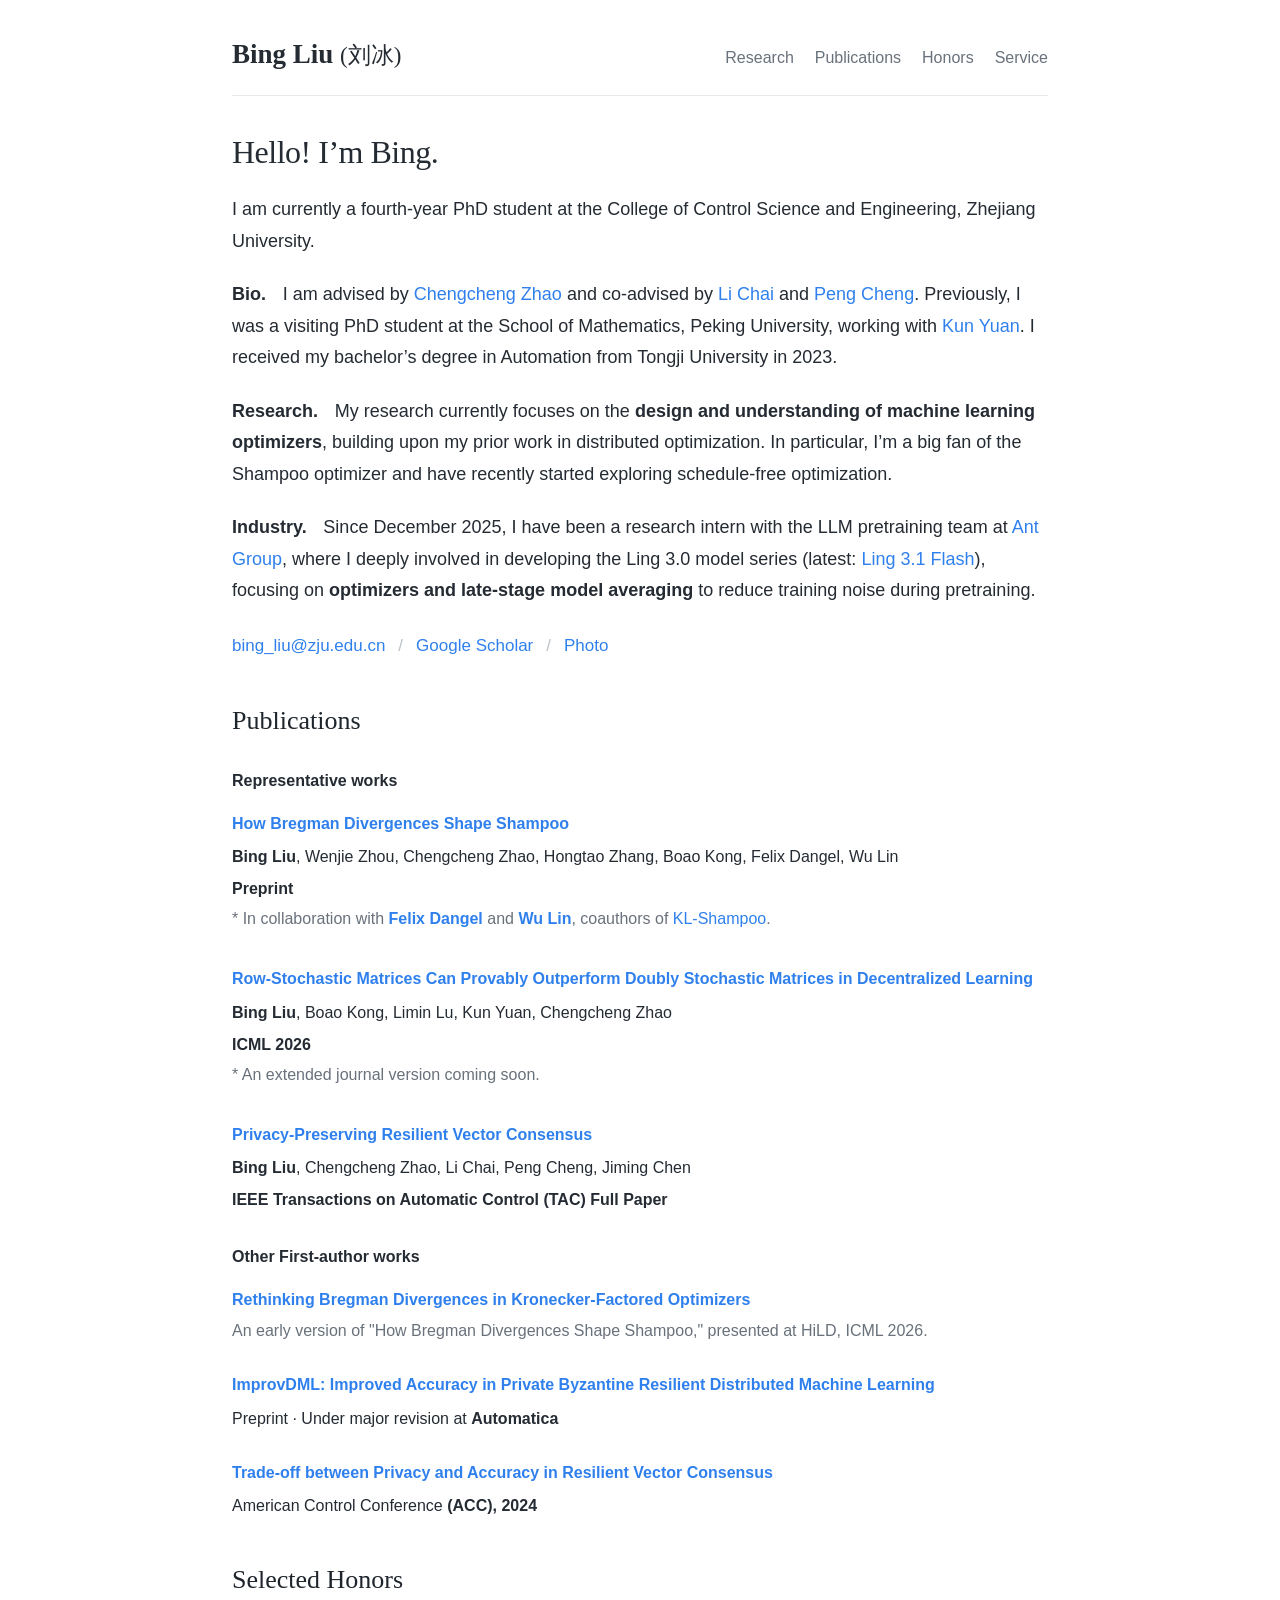
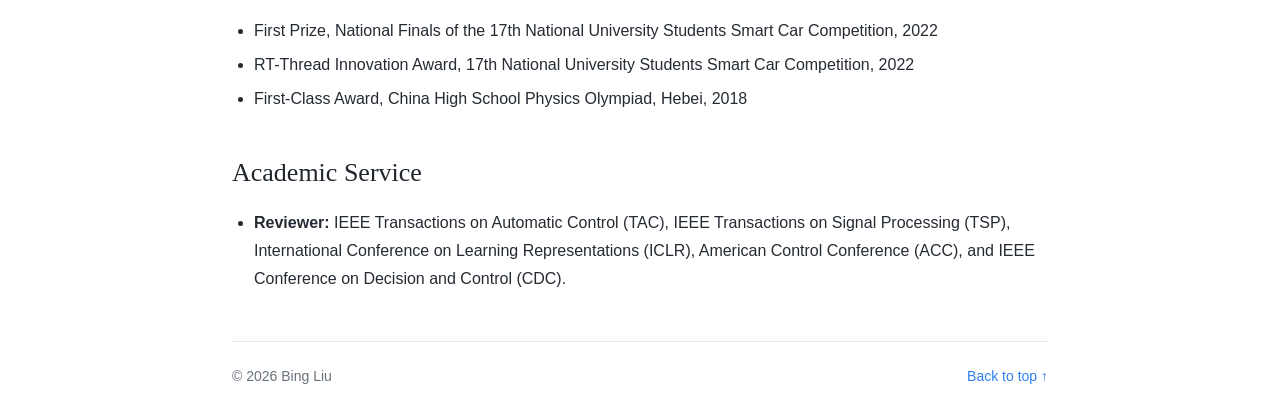
==== index.html @ 80f5096e "Add CDC reviewing service" ====
<!DOCTYPE html>
<html lang="en">
<head>
  <meta charset="utf-8">
  <meta name="viewport" content="width=device-width, initial-scale=1">
  <meta name="author" content="Bing Liu">
  <meta name="description" content="Bing Liu is a PhD student at Zhejiang University working on optimization, large language model pretraining, and decentralized learning.">
  <title>Bing Liu (刘冰) | Academic Homepage</title>
  <link rel="stylesheet" href="stylesheet.css">
</head>
<body>
  <a class="skip-link" href="#main">Skip to content</a>
  <div class="page">
    <header class="site-header">
      <a class="site-name" href="./">Bing Liu <span lang="zh-CN">(刘冰)</span></a>
      <nav aria-label="Main navigation">
        <a href="#research">Research</a>
        <a href="#publications">Publications</a>
        <a href="#honors">Honors</a>
        <a href="#service">Service</a>
      </nav>
    </header>

    <main id="main">
      <section class="intro" aria-label="About me">
        <h1>Hello! I’m Bing.</h1>
        <p>I am currently a fourth-year PhD student at the College of Control Science and Engineering, Zhejiang University.</p>
        <p class="intro-detail"><strong class="intro-label">Bio.</strong> I am advised by <a href="https://person.zju.edu.cn/en/czhao">Chengcheng Zhao</a> and co-advised by <a href="https://person.zju.edu.cn/en/0021175">Li Chai</a> and <a href="https://person.zju.edu.cn/en/cp">Peng Cheng</a>. Previously, I was a visiting PhD student at the School of Mathematics, Peking University, working with <a href="https://kunyuan827.github.io/">Kun Yuan</a>. I received my bachelor’s degree in Automation from Tongji University in 2023.</p>
        <p class="intro-detail"><strong class="intro-label">Research.</strong> My research currently focuses on the <strong>design and understanding of machine learning optimizers</strong>, building upon my prior work in distributed optimization. In particular, I’m a big fan of the Shampoo optimizer and have recently started exploring schedule-free optimization.</p>
        <p class="intro-detail"><strong class="intro-label">Industry.</strong> Since December 2025, I have been a research intern with the LLM pretraining team at <a href="https://x.com/AntLingAGI">Ant Group</a>, where I deeply involved in developing the Ling 3.0 model series (latest: <a href="https://x.com/AntLingAGI/status/2105335205741596911">Ling 3.1 Flash</a>), focusing on <strong>optimizers and late-stage model averaging</strong> to reduce training noise during pretraining.</p>
        <div class="contact">
          <a href="mailto:bing_liu@zju.edu.cn">bing_liu@zju.edu.cn</a>
          <span class="contact-divider" aria-hidden="true">/</span>
          <a href="https://scholar.google.com/citations?user=5O_GBhsAAAAJ&amp;hl=en">Google Scholar</a>
          <span class="contact-divider" aria-hidden="true">/</span>
          <a href="photo/">Photo</a>
        </div>
      </section>

      <section id="publications">
        <div class="section-heading">
          <h2>Publications</h2>
        </div>

        <h3>Representative works</h3>
        <ol class="publication-list representative-works">
          <li>
            <a class="paper-title" href="https://arxiv.org/abs/2610.08534">How Bregman Divergences Shape Shampoo</a>
            <p class="paper-authors"><strong>Bing Liu</strong>, Wenjie Zhou, Chengcheng Zhao, Hongtao Zhang, Boao Kong, Felix Dangel, Wu Lin</p>
            <p class="paper-venue"><strong>Preprint</strong></p>
            <p class="paper-note collaboration-note">* In collaboration with <a href="https://fdangel.com/"><strong>Felix Dangel</strong></a> and <a href="https://yorkerlin.github.io/"><strong>Wu Lin</strong></a>, coauthors of <a href="https://arxiv.org/abs/2509.03378">KL-Shampoo</a>.</p>
          </li>
          <li>
            <a class="paper-title" href="https://arxiv.org/abs/2511.19513">Row-Stochastic Matrices Can Provably Outperform Doubly Stochastic Matrices in Decentralized Learning</a>
            <p class="paper-authors"><strong>Bing Liu</strong>, Boao Kong, Limin Lu, Kun Yuan, Chengcheng Zhao</p>
            <p class="paper-venue"><strong>ICML 2026</strong></p>
            <p class="paper-note">* An extended journal version coming soon.</p>
          </li>
          <li>
            <a class="paper-title" href="https://ieeexplore.ieee.org/abstract/document/11037545">Privacy-Preserving Resilient Vector Consensus</a>
            <p class="paper-authors"><strong>Bing Liu</strong>, Chengcheng Zhao, Li Chai, Peng Cheng, Jiming Chen</p>
            <p class="paper-venue"><strong>IEEE Transactions on Automatic Control (TAC) Full Paper</strong></p>
          </li>
        </ol>

        <h3>Other First-author works</h3>
        <ol class="publication-list" start="4">
          <li>
            <a class="paper-title" href="https://openreview.net/forum?id=Q051Db1Q3Y">Rethinking Bregman Divergences in Kronecker-Factored Optimizers</a>
            <p class="paper-note">An early version of "How Bregman Divergences Shape Shampoo," presented at HiLD, ICML 2026.</p>
          </li>
          <li>
            <a class="paper-title" href="https://arxiv.org/abs/2506.15181">ImprovDML: Improved Accuracy in Private Byzantine Resilient Distributed Machine Learning</a>
            <p class="paper-venue">Preprint · Under major revision at <strong>Automatica</strong></p>
          </li>
          <li>
            <a class="paper-title" href="https://ieeexplore.ieee.org/abstract/document/10644268">Trade-off between Privacy and Accuracy in Resilient Vector Consensus</a>
            <p class="paper-venue">American Control Conference <strong>(ACC), 2024</strong></p>
          </li>
        </ol>
      </section>

      <section id="honors">
        <h2>Selected Honors</h2>
        <ul class="honors-list">
          <li>First Prize, National Finals of the 17th National University Students Smart Car Competition, 2022</li>
          <li>RT-Thread Innovation Award, 17th National University Students Smart Car Competition, 2022</li>
          <li>First-Class Award, China High School Physics Olympiad, Hebei, 2018</li>
        </ul>
      </section>
      <section id="service">
        <h2>Academic Service</h2>
        <ul class="honors-list">
          <li><strong>Reviewer:</strong> IEEE Transactions on Automatic Control (TAC), IEEE Transactions on Signal Processing (TSP), International Conference on Learning Representations (ICLR), American Control Conference (ACC), and IEEE Conference on Decision and Control (CDC).</li>
        </ul>
      </section>
    </main>

    <footer><span>© 2026 Bing Liu</span><a href="#main">Back to top ↑</a></footer>
  </div>
</body>
</html>
---- stylesheet.css ----
/* A lightweight academic homepage; no external fonts or scripts required. */
:root {
  color-scheme: light;
  --ink: #252b33;
  --muted: #69717b;
  --link: #2f80ed;
  --rule: #e7e9ec;
}
* { box-sizing: border-box; }
html { scroll-behavior: smooth; scroll-padding-top: 28px; }
body { margin: 0; background: #fff; color: var(--ink); font: 18px/1.75 -apple-system, BlinkMacSystemFont, "Segoe UI", Arial, "PingFang SC", sans-serif; }
.page { max-width: 880px; padding: 0 32px; margin: 0 auto; }
a { color: var(--link); text-decoration: none; text-underline-offset: 4px; }
a:hover { text-decoration: underline; }
a:focus-visible { outline: 2px solid var(--link); outline-offset: 4px; border-radius: 2px; }
.site-header { display: flex; align-items: baseline; justify-content: space-between; gap: 24px; padding: 37px 0 23px; border-bottom: 1px solid var(--rule); }
.site-name { color: var(--ink); font: 600 27px/1.3 Georgia, "Times New Roman", "Songti SC", serif; white-space: nowrap; }
.site-name span { font-size: 23px; font-weight: 400; }
nav { display: flex; flex-wrap: wrap; gap: 21px; font-size: 16px; }
nav a { color: var(--muted); }
.intro { padding-top: 35px; }
.intro-detail { margin-top: 22px; }
.intro-label { font-weight: 700; margin-right: .65em; }
.photo-main { padding: 48px 0 64px; }
.personal-photo { display: block; width: 100%; max-width: 720px; height: auto; max-height: 75vh; object-fit: contain; margin: 0 auto; }
h1 { font: 400 32px/1.35 Georgia, "Times New Roman", serif; margin: 0 0 20px; letter-spacing: -.5px; }
p { margin: 0 0 14px; }
strong { font-weight: 600; }
.contact { display: flex; align-items: center; flex-wrap: wrap; gap: 9px 13px; margin-top: 24px; font-size: 17px; }
.contact-divider { color: #bcc1c8; }
section + section { margin-top: 42px; }
h2 { font: 400 26px/1.4 Georgia, "Times New Roman", serif; margin: 0 0 18px; color: #1f252c; }
h3 { font-size: 16px; font-weight: 600; margin: 25px 0 14px; line-height: 1.6; }
ul { padding-left: 22px; margin: 12px 0 0; }
.research-list li { padding-left: 3px; margin-bottom: 10px; }
.section-heading { display: flex; align-items: baseline; justify-content: space-between; gap: 16px; }
.section-heading h2 { margin-bottom: 4px; }
.small-link { font-size: 15px; white-space: nowrap; }
.section-note { font-size: 16px; color: var(--muted); margin: 0 0 18px; }
.publication-list { list-style: none; padding: 0; margin: 0; }
.publication-list li { margin: 0 0 24px; }
.paper-title { font-size: 16px; font-weight: 600; line-height: 1.6; display: inline-block; }
.paper-authors { font-size: 16px; margin: 4px 0 0; }
.paper-summary { font-size: 16px; margin: 8px 0 4px; }
.representative-works li { margin-bottom: 30px; }
.paper-venue { font-size: 16px; margin: 4px 0 0; }
.paper-note { color: var(--muted); font-size: 16px; margin: 2px 0 0; }
.collaboration-note { font-size: 16px; }
.paper-links { margin-top: 4px; font-size: 16px; }
.paper-links a { border-bottom: 1px solid #d5e1ef; padding-bottom: 1px; }
.entry-heading { display: flex; align-items: baseline; justify-content: space-between; gap: 20px; }
.entry-heading h3 { margin: 0; }
.date { color: var(--muted); font-size: 15px; white-space: nowrap; }
.entry-role { font-size: 16px; color: var(--muted); margin: 1px 0 7px; }
.experience-entry + .experience-entry { margin-top: 25px; }
.experience-entry > p:last-child { font-size: 17px; }
.education-entry + .education-entry { margin-top: 18px; }
.education-entry p { font-size: 16px; margin: 1px 0 0; }
.honors-list { font-size: 16px; }
.honors-list li { margin-bottom: 6px; }
footer { border-top: 1px solid var(--rule); margin-top: 48px; padding: 22px 0 30px; display: flex; justify-content: space-between; color: var(--muted); font-size: 14px; }
.skip-link { position: absolute; left: 16px; top: -80px; padding: 8px 12px; background: #fff; z-index: 1; }
.skip-link:focus { top: 10px; }
@media (max-width: 600px) {
  .page { padding: 0 22px; }
  body { font-size: 17px; line-height: 1.8; }
  .site-header { flex-direction: column; gap: 15px; padding-top: 26px; padding-bottom: 19px; }
  .site-name { font-size: 26px; }
  nav { gap: 23px; font-size: 15px; }
  .intro { padding-top: 28px; }
  h1 { font-size: 29px; }
  h2 { font-size: 24px; }
  .paper-title { font-size: 16px; }
  .contact { font-size: 16px; gap: 7px 11px; }
  .contact > a:first-child { flex-basis: 100%; }
  .contact-divider:first-of-type { display: none; }
  .entry-heading { flex-direction: column; gap: 1px; }
  section + section { margin-top: 33px; }
  .small-link { font-size: 14px; }
}
@media (prefers-reduced-motion: reduce) { html { scroll-behavior: auto; } }
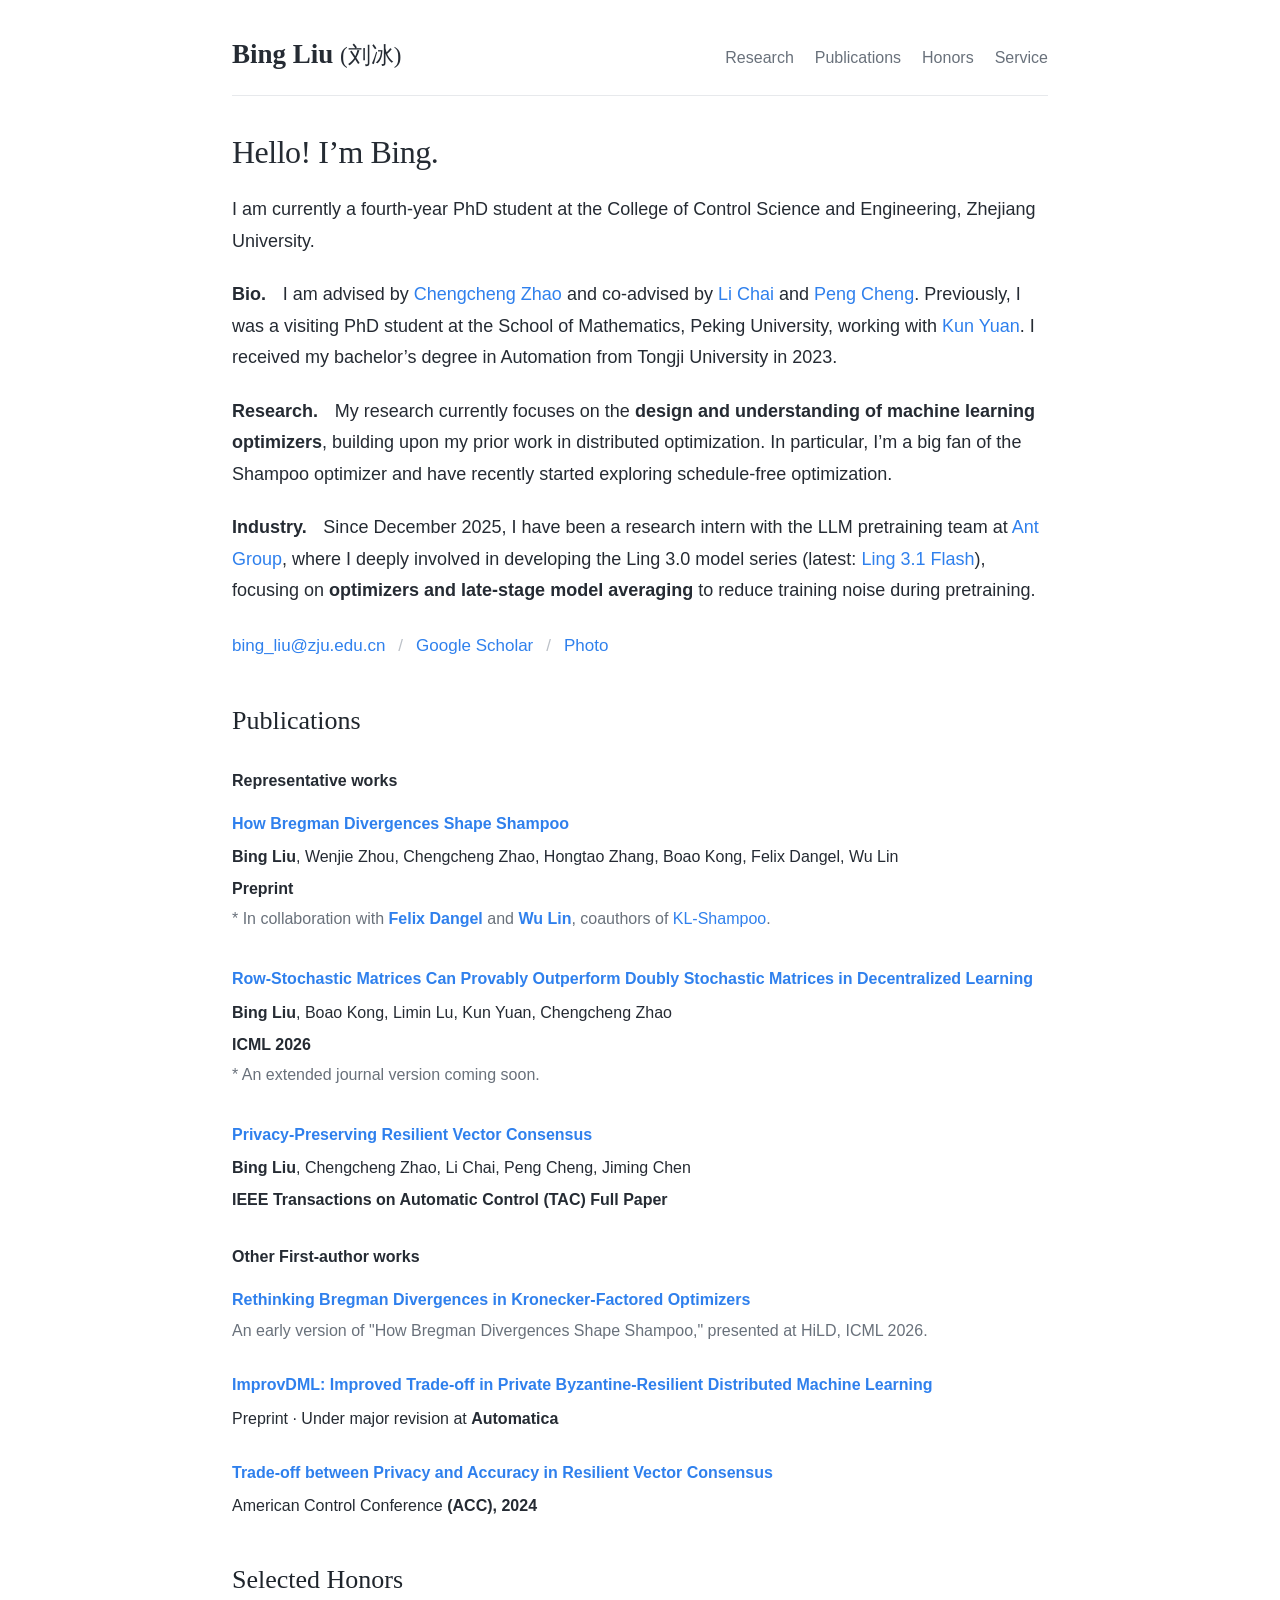
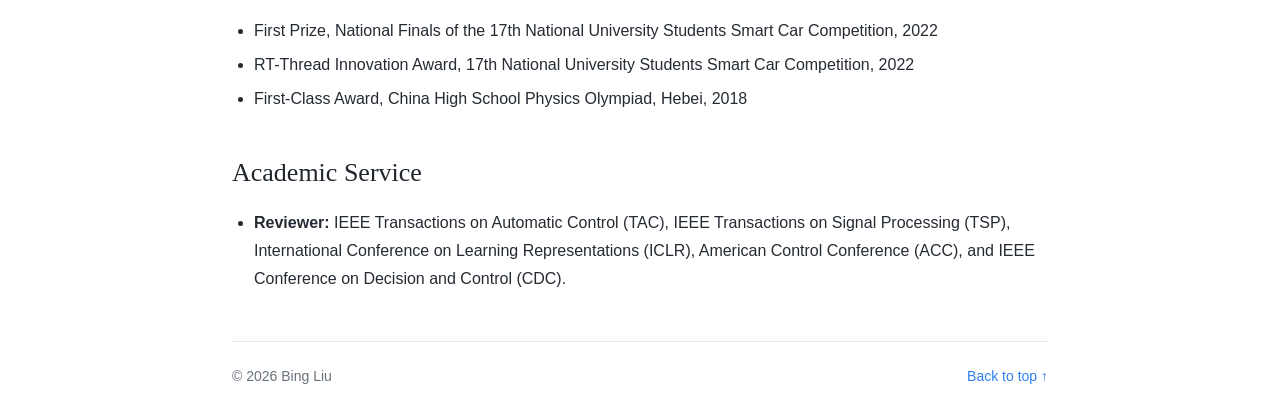
==== commit 3d012817: "Correct ImprovDML paper title" ====
--- a/index.html
+++ b/index.html
@@ -70,7 +70,7 @@
             <p class="paper-note">An early version of "How Bregman Divergences Shape Shampoo," presented at HiLD, ICML 2026.</p>
           </li>
           <li>
-            <a class="paper-title" href="https://arxiv.org/abs/2506.15181">ImprovDML: Improved Accuracy in Private Byzantine Resilient Distributed Machine Learning</a>
+            <a class="paper-title" href="https://arxiv.org/abs/2506.15181">ImprovDML: Improved Trade-off in Private Byzantine-Resilient Distributed Machine Learning</a>
             <p class="paper-venue">Preprint · Under major revision at <strong>Automatica</strong></p>
           </li>
           <li>
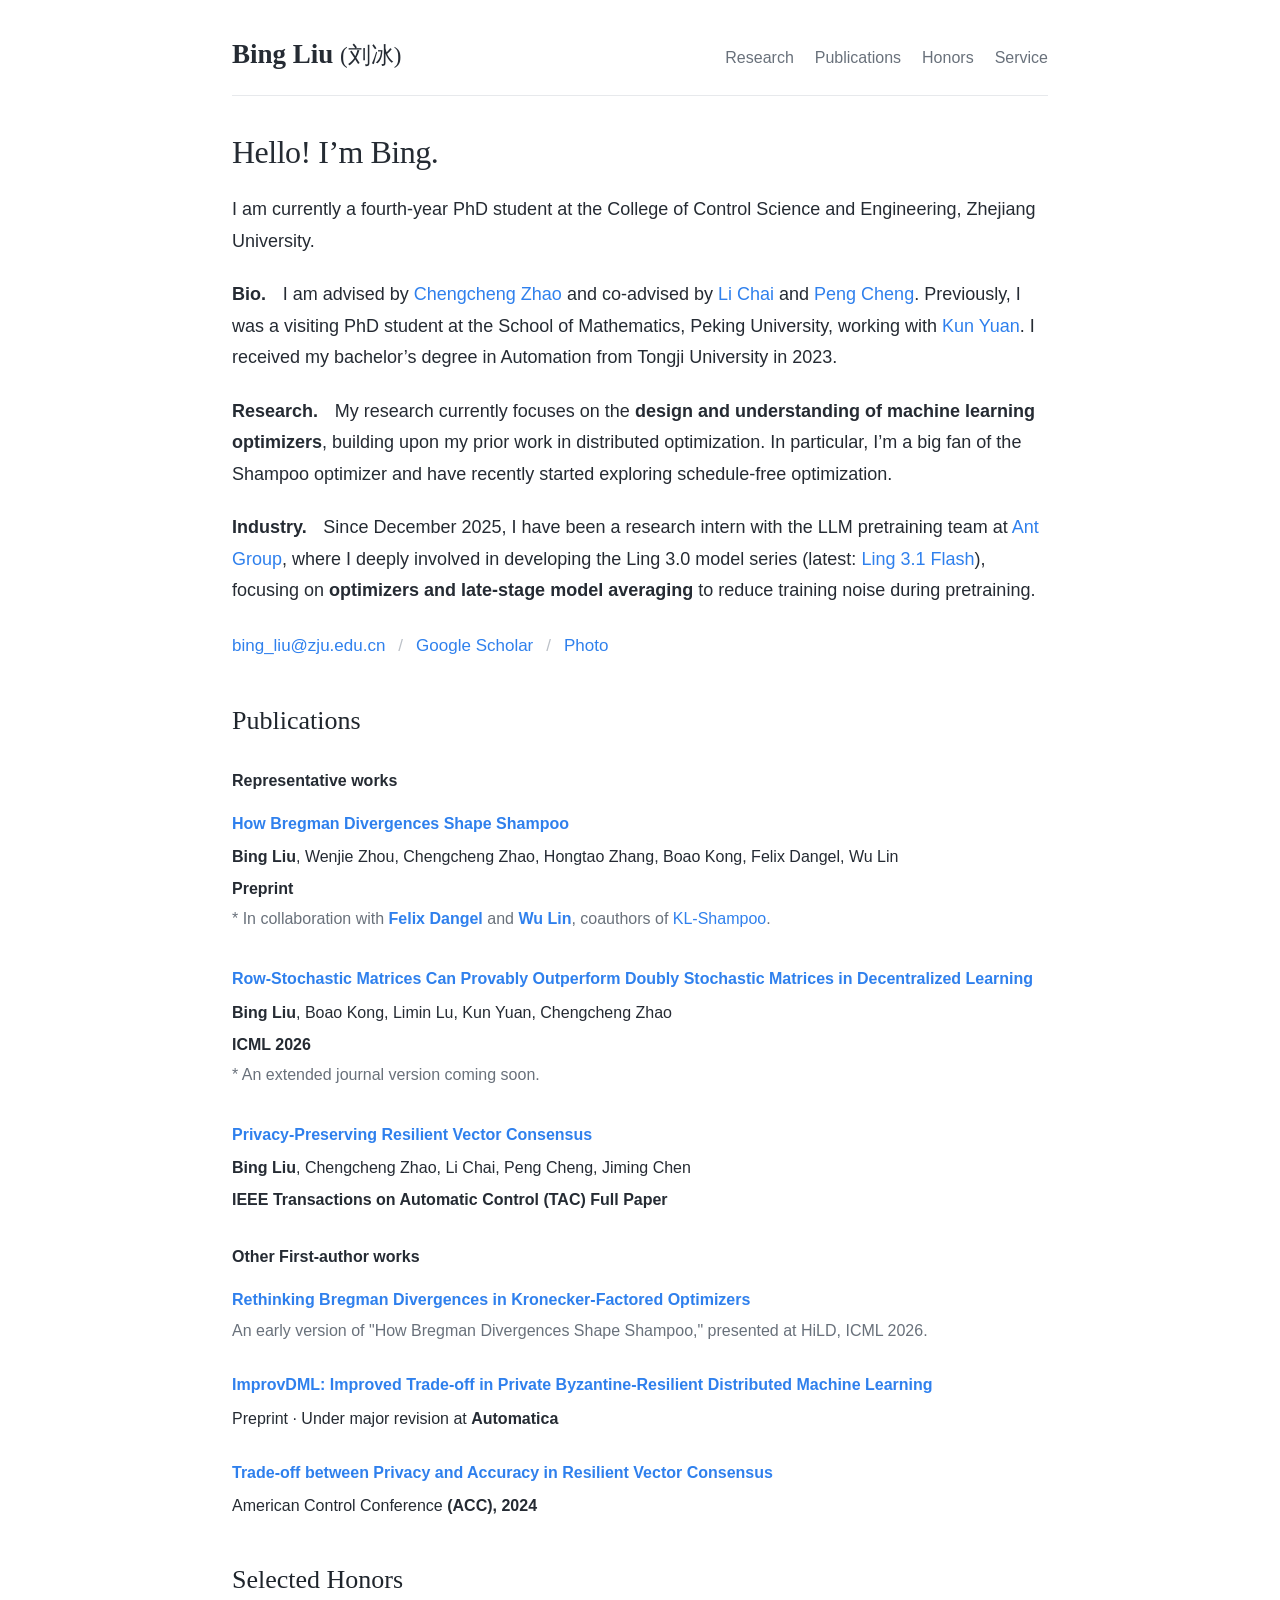
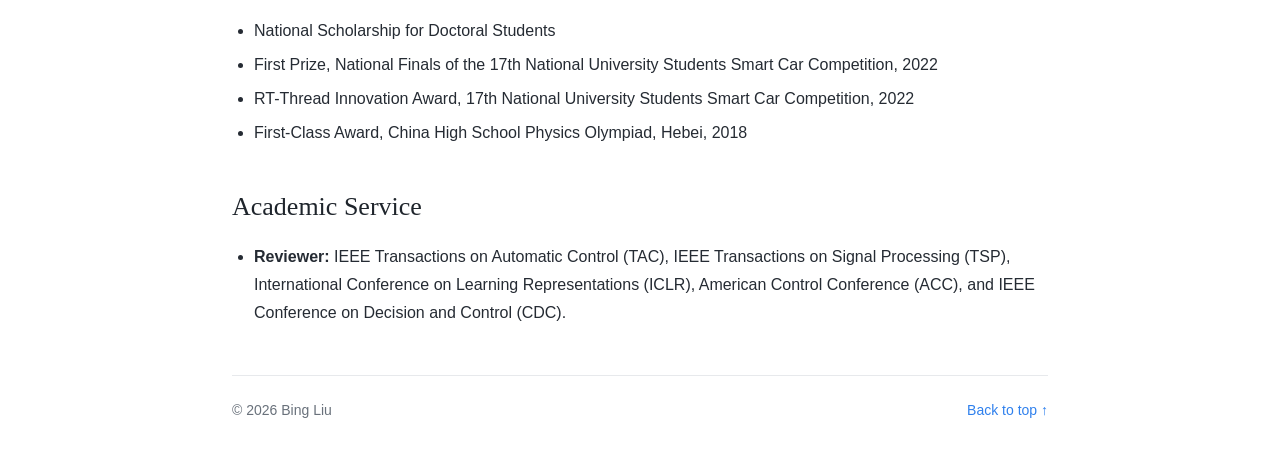
==== commit e5742395: "Add doctoral national scholarship honor" ====
--- a/index.html
+++ b/index.html
@@ -83,6 +83,7 @@
       <section id="honors">
         <h2>Selected Honors</h2>
         <ul class="honors-list">
+          <li>National Scholarship for Doctoral Students</li>
           <li>First Prize, National Finals of the 17th National University Students Smart Car Competition, 2022</li>
           <li>RT-Thread Innovation Award, 17th National University Students Smart Car Competition, 2022</li>
           <li>First-Class Award, China High School Physics Olympiad, Hebei, 2018</li>
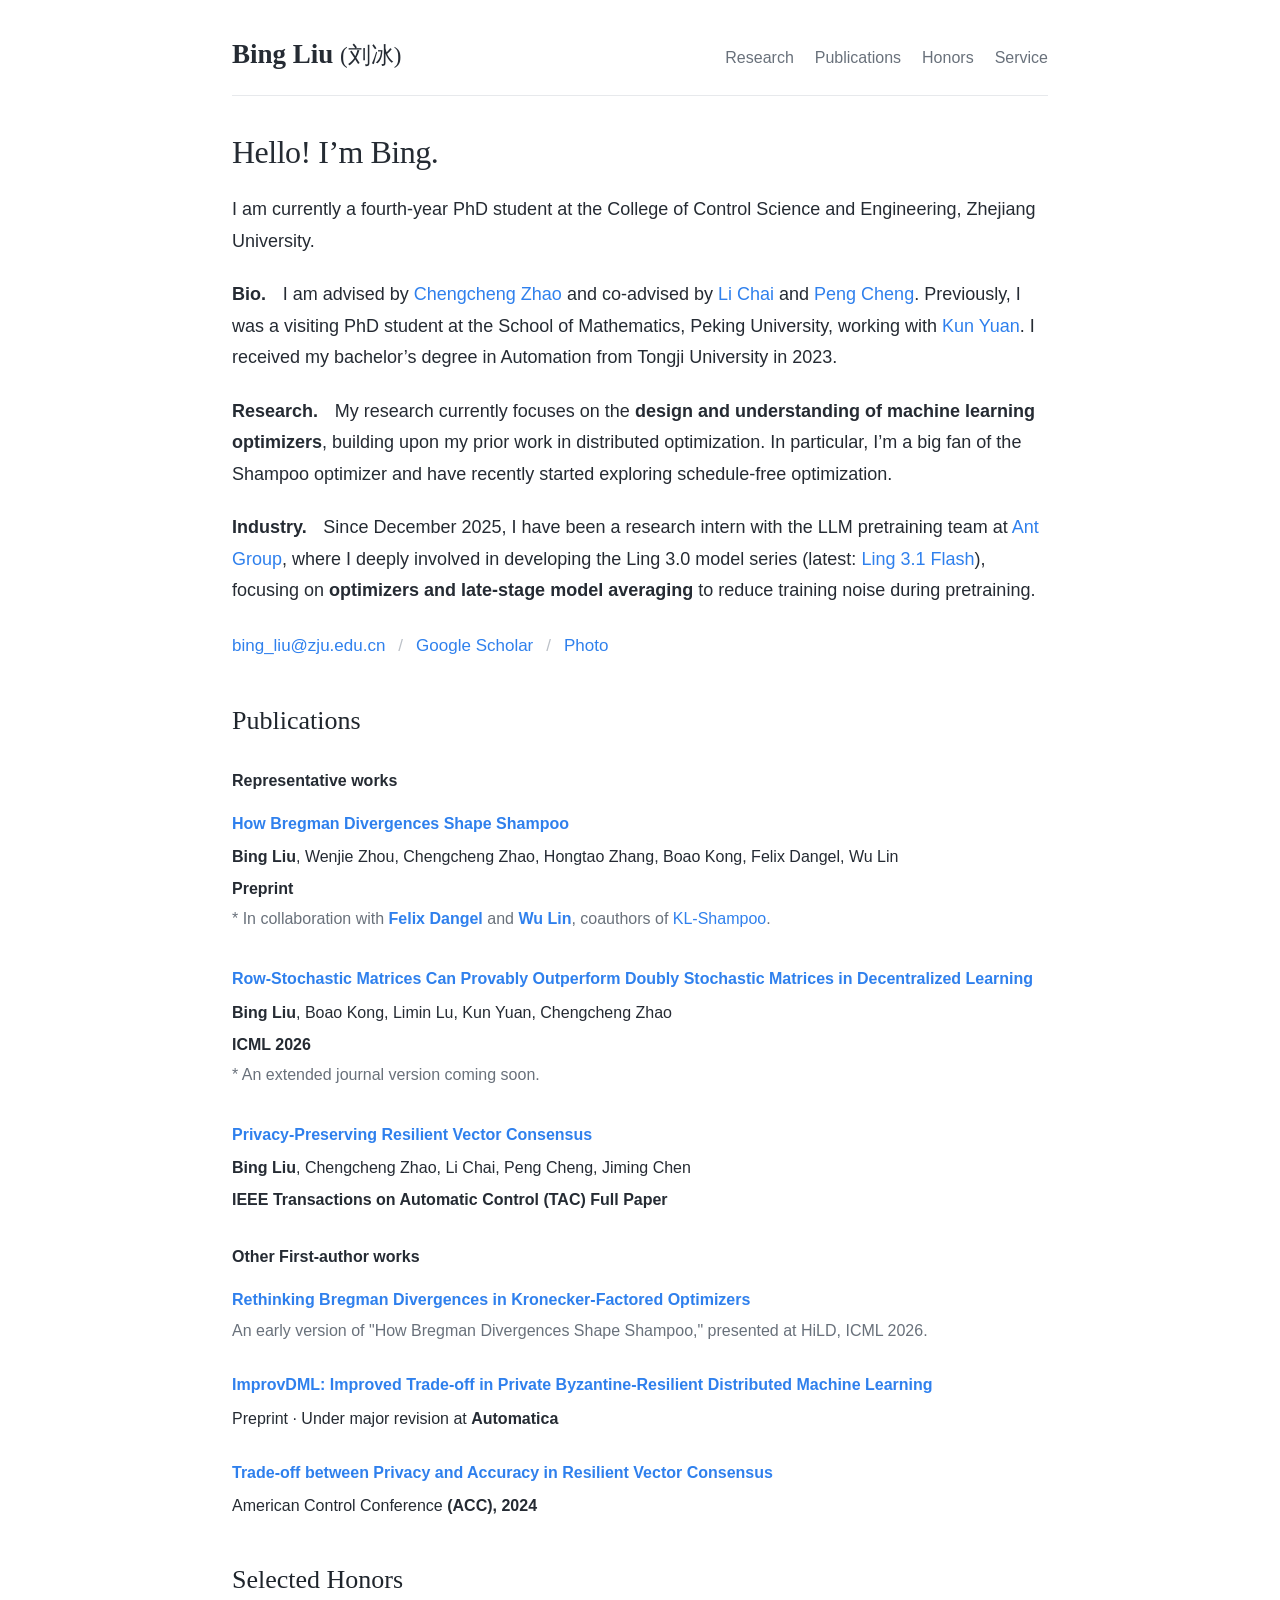
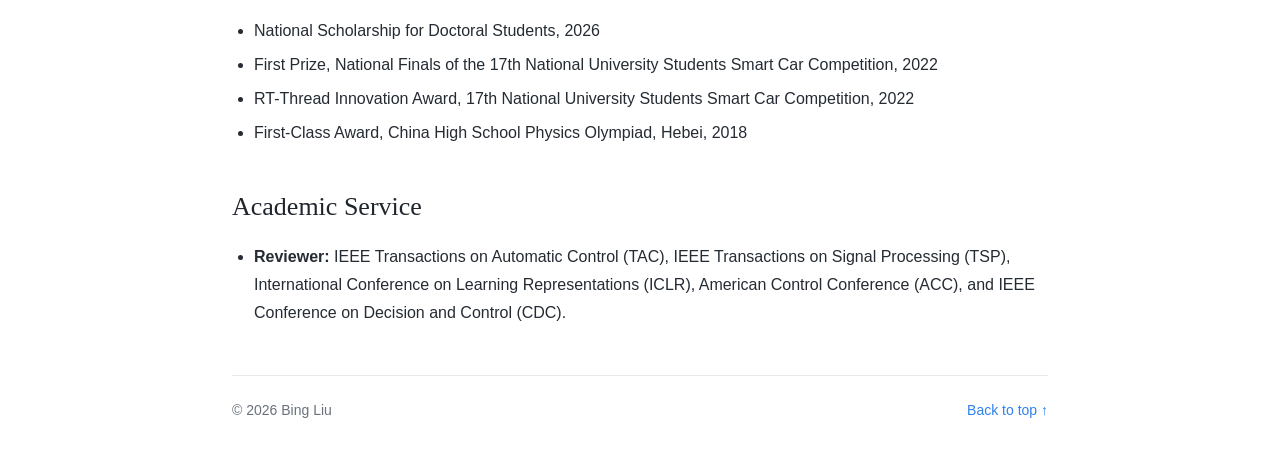
==== commit b8ca9096: "Add year to doctoral national scholarship" ====
--- a/index.html
+++ b/index.html
@@ -83,7 +83,7 @@
       <section id="honors">
         <h2>Selected Honors</h2>
         <ul class="honors-list">
-          <li>National Scholarship for Doctoral Students</li>
+          <li>National Scholarship for Doctoral Students, 2026</li>
           <li>First Prize, National Finals of the 17th National University Students Smart Car Competition, 2022</li>
           <li>RT-Thread Innovation Award, 17th National University Students Smart Car Competition, 2022</li>
           <li>First-Class Award, China High School Physics Olympiad, Hebei, 2018</li>
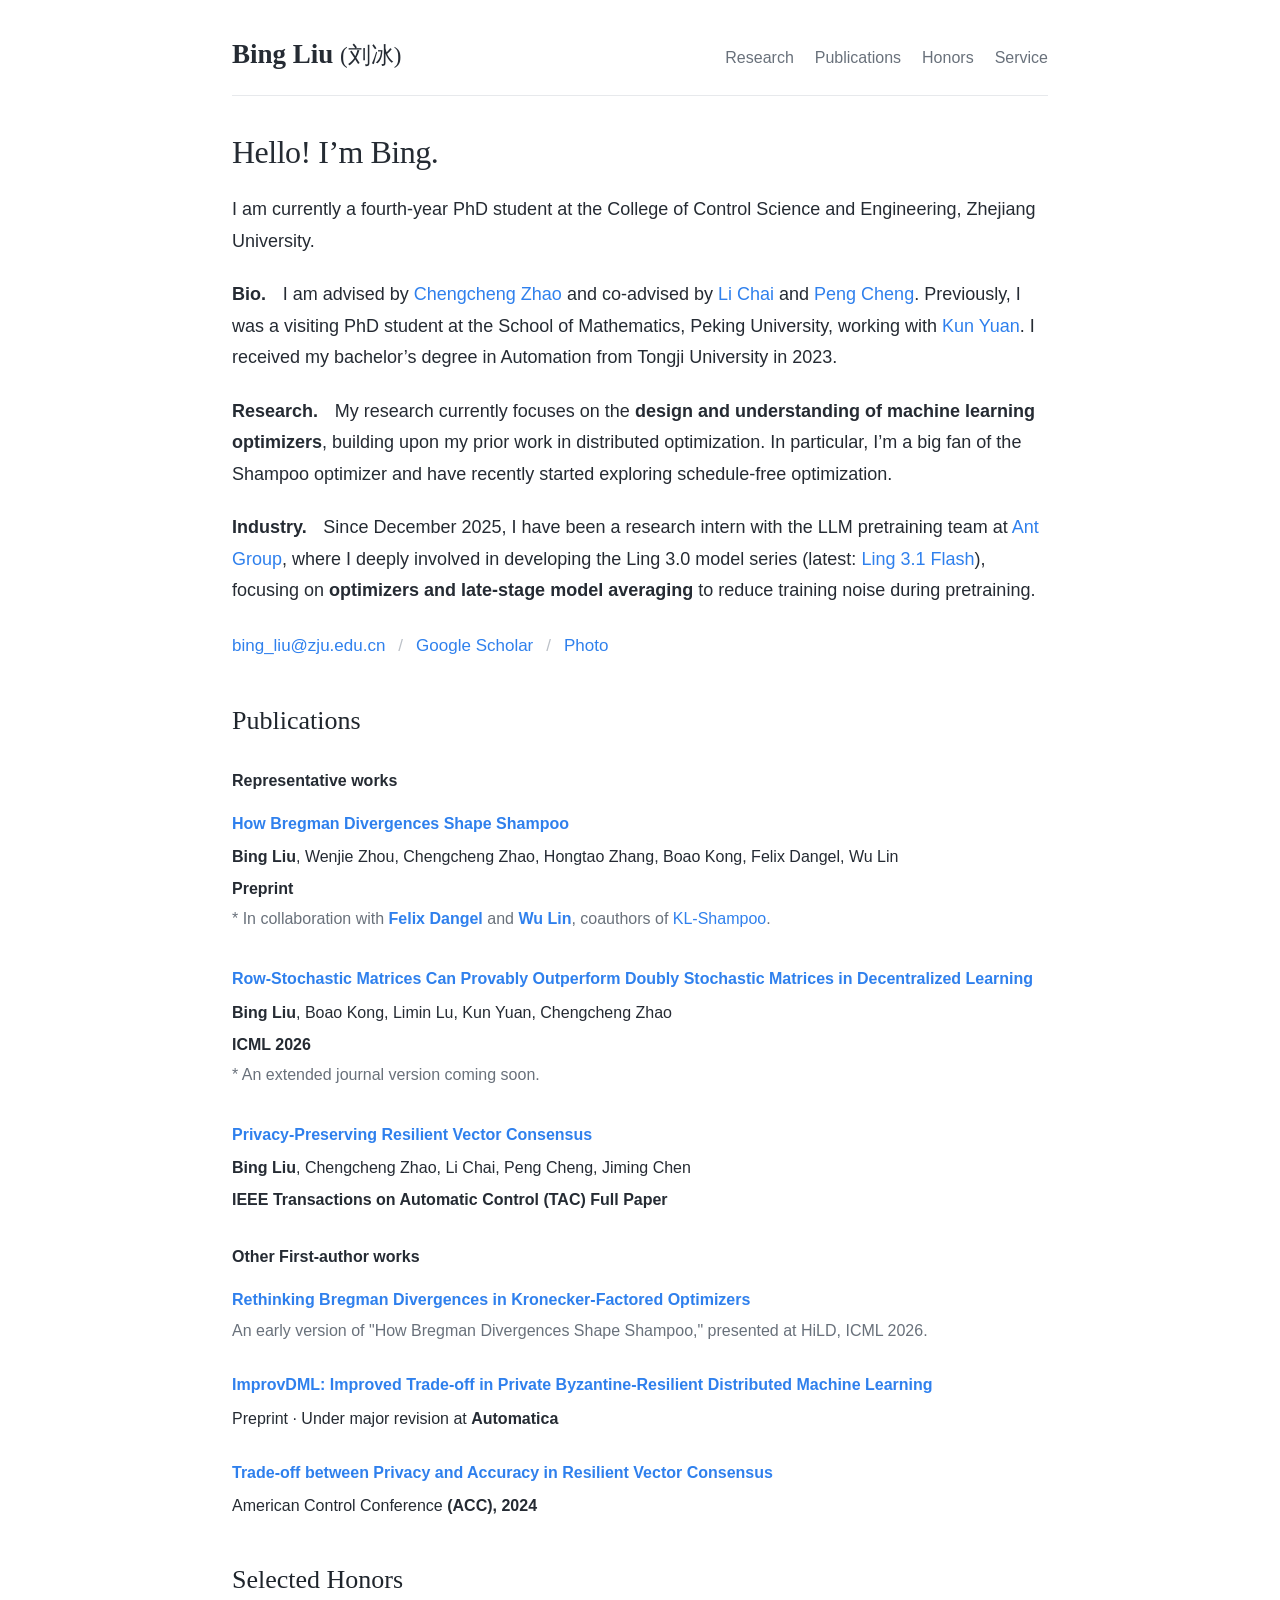
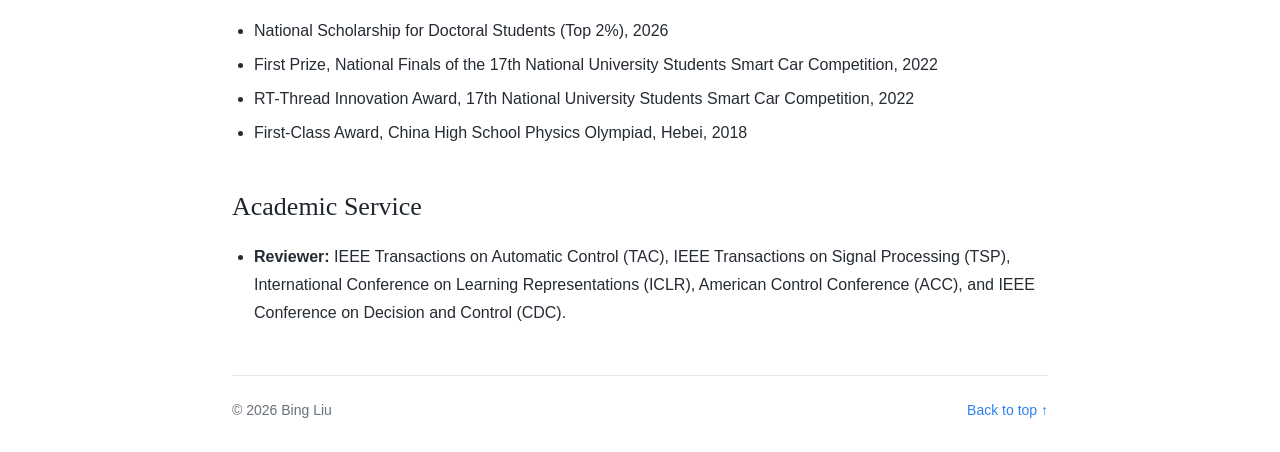
==== commit 32313541: "Add scholarship selection percentage" ====
--- a/index.html
+++ b/index.html
@@ -83,7 +83,7 @@
       <section id="honors">
         <h2>Selected Honors</h2>
         <ul class="honors-list">
-          <li>National Scholarship for Doctoral Students, 2026</li>
+          <li>National Scholarship for Doctoral Students (Top 2%), 2026</li>
           <li>First Prize, National Finals of the 17th National University Students Smart Car Competition, 2022</li>
           <li>RT-Thread Innovation Award, 17th National University Students Smart Car Competition, 2022</li>
           <li>First-Class Award, China High School Physics Olympiad, Hebei, 2018</li>
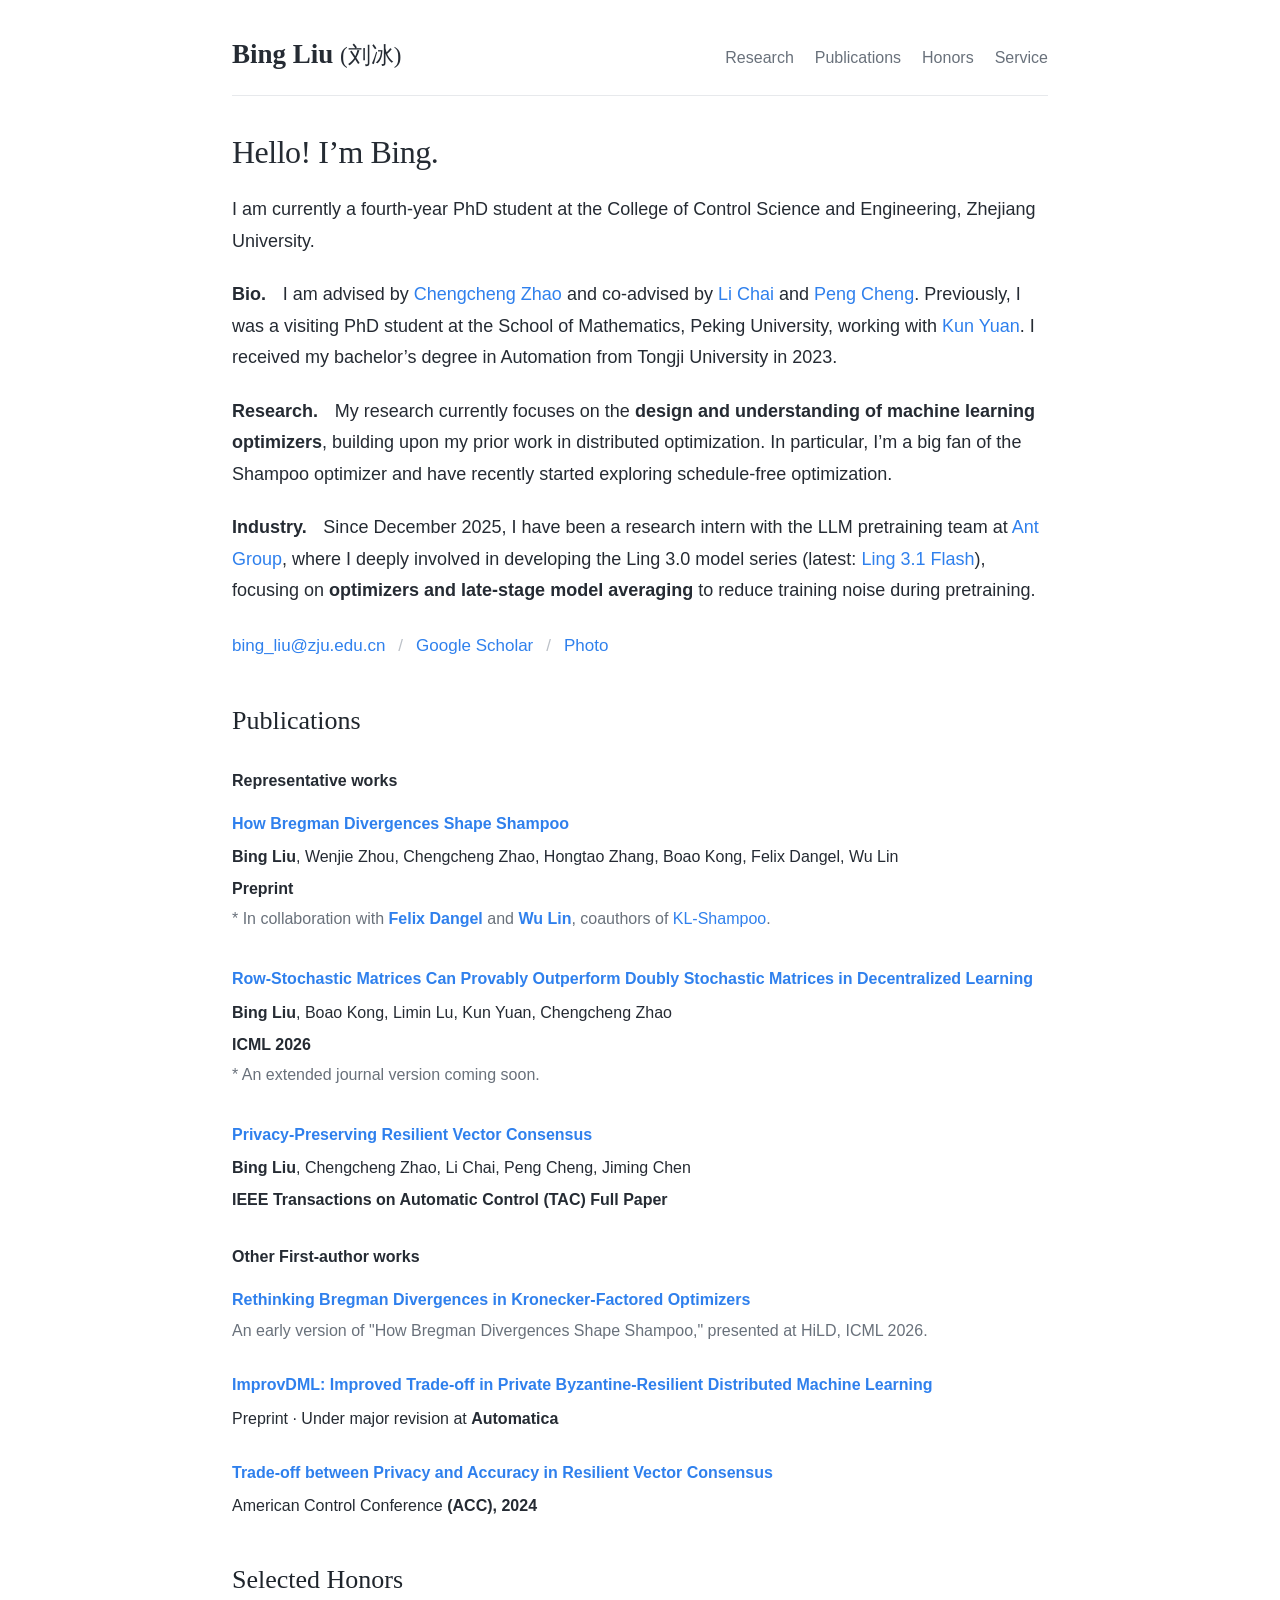
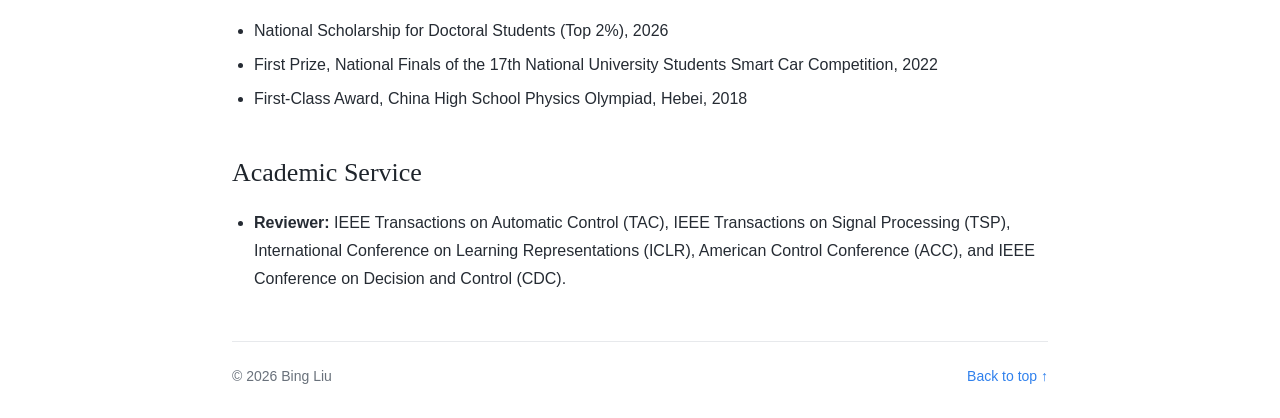
==== commit 23b43364: "Remove RT-Thread award from honors" ====
--- a/index.html
+++ b/index.html
@@ -85,7 +85,6 @@
         <ul class="honors-list">
           <li>National Scholarship for Doctoral Students (Top 2%), 2026</li>
           <li>First Prize, National Finals of the 17th National University Students Smart Car Competition, 2022</li>
-          <li>RT-Thread Innovation Award, 17th National University Students Smart Car Competition, 2022</li>
           <li>First-Class Award, China High School Physics Olympiad, Hebei, 2018</li>
         </ul>
       </section>
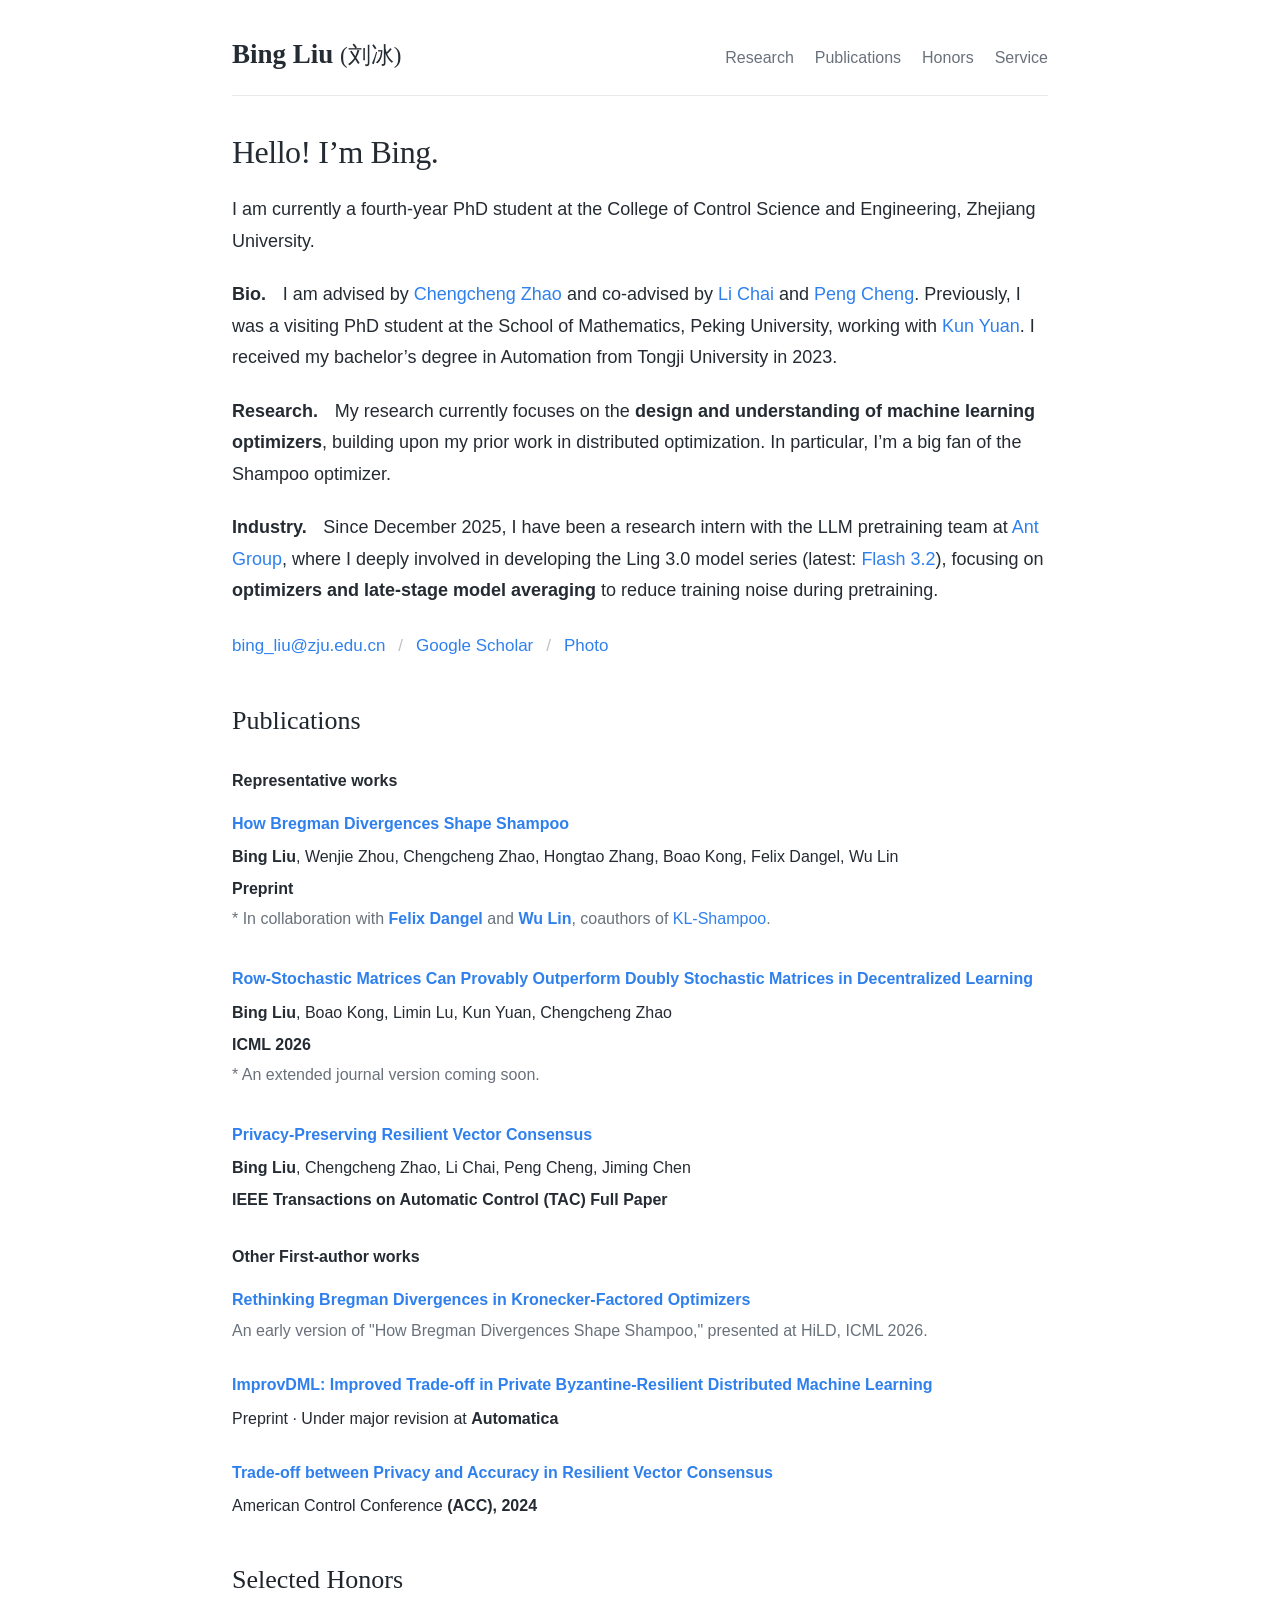
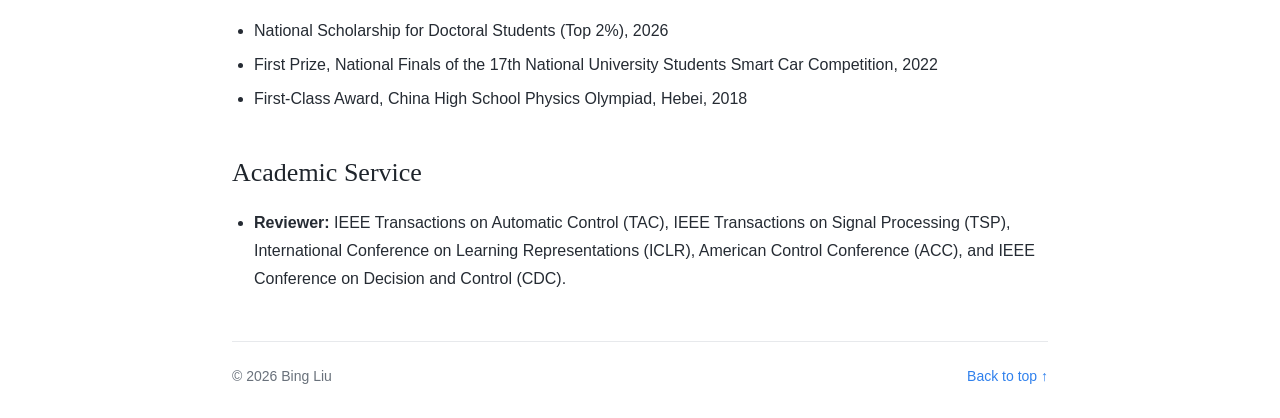
==== commit 06d16c26: "Update research interests and latest Ling model" ====
--- a/index.html
+++ b/index.html
@@ -26,8 +26,8 @@
         <h1>Hello! I’m Bing.</h1>
         <p>I am currently a fourth-year PhD student at the College of Control Science and Engineering, Zhejiang University.</p>
         <p class="intro-detail"><strong class="intro-label">Bio.</strong> I am advised by <a href="https://person.zju.edu.cn/en/czhao">Chengcheng Zhao</a> and co-advised by <a href="https://person.zju.edu.cn/en/0021175">Li Chai</a> and <a href="https://person.zju.edu.cn/en/cp">Peng Cheng</a>. Previously, I was a visiting PhD student at the School of Mathematics, Peking University, working with <a href="https://kunyuan827.github.io/">Kun Yuan</a>. I received my bachelor’s degree in Automation from Tongji University in 2023.</p>
-        <p class="intro-detail"><strong class="intro-label">Research.</strong> My research currently focuses on the <strong>design and understanding of machine learning optimizers</strong>, building upon my prior work in distributed optimization. In particular, I’m a big fan of the Shampoo optimizer and have recently started exploring schedule-free optimization.</p>
-        <p class="intro-detail"><strong class="intro-label">Industry.</strong> Since December 2025, I have been a research intern with the LLM pretraining team at <a href="https://x.com/AntLingAGI">Ant Group</a>, where I deeply involved in developing the Ling 3.0 model series (latest: <a href="https://x.com/AntLingAGI/status/2105335205741596911">Ling 3.1 Flash</a>), focusing on <strong>optimizers and late-stage model averaging</strong> to reduce training noise during pretraining.</p>
+        <p class="intro-detail"><strong class="intro-label">Research.</strong> My research currently focuses on the <strong>design and understanding of machine learning optimizers</strong>, building upon my prior work in distributed optimization. In particular, I’m a big fan of the Shampoo optimizer.</p>
+        <p class="intro-detail"><strong class="intro-label">Industry.</strong> Since December 2025, I have been a research intern with the LLM pretraining team at <a href="https://x.com/AntLingAGI">Ant Group</a>, where I deeply involved in developing the Ling 3.0 model series (latest: <a href="https://x.com/AntLingAGI/status/2118428246664761379">Flash 3.2</a>), focusing on <strong>optimizers and late-stage model averaging</strong> to reduce training noise during pretraining.</p>
         <div class="contact">
           <a href="mailto:bing_liu@zju.edu.cn">bing_liu@zju.edu.cn</a>
           <span class="contact-divider" aria-hidden="true">/</span>
